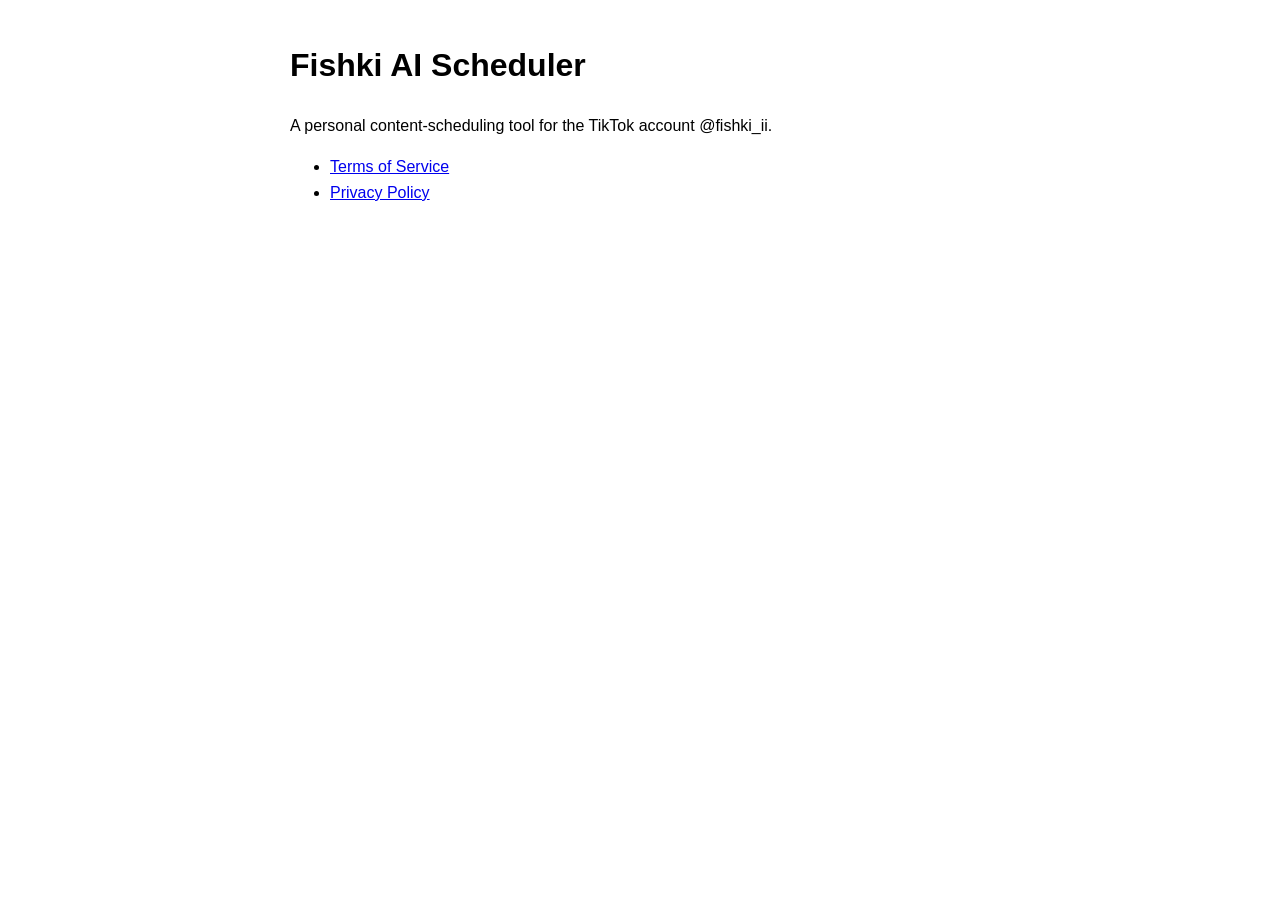
==== index.html @ 528be02d "Add files via upload" ====
<!DOCTYPE html>
<html lang="en">
<head>
<meta charset="UTF-8">
<title>Fishki AI Scheduler</title>
<style>body{font-family:sans-serif;max-width:700px;margin:40px auto;line-height:1.6;padding:0 20px;}</style>
</head>
<body>
<h1>Fishki AI Scheduler</h1>
<p>A personal content-scheduling tool for the TikTok account @fishki_ii.</p>
<ul>
<li><a href="./terms.html">Terms of Service</a></li>
<li><a href="./privacy.html">Privacy Policy</a></li>
</ul>
</body>
</html>
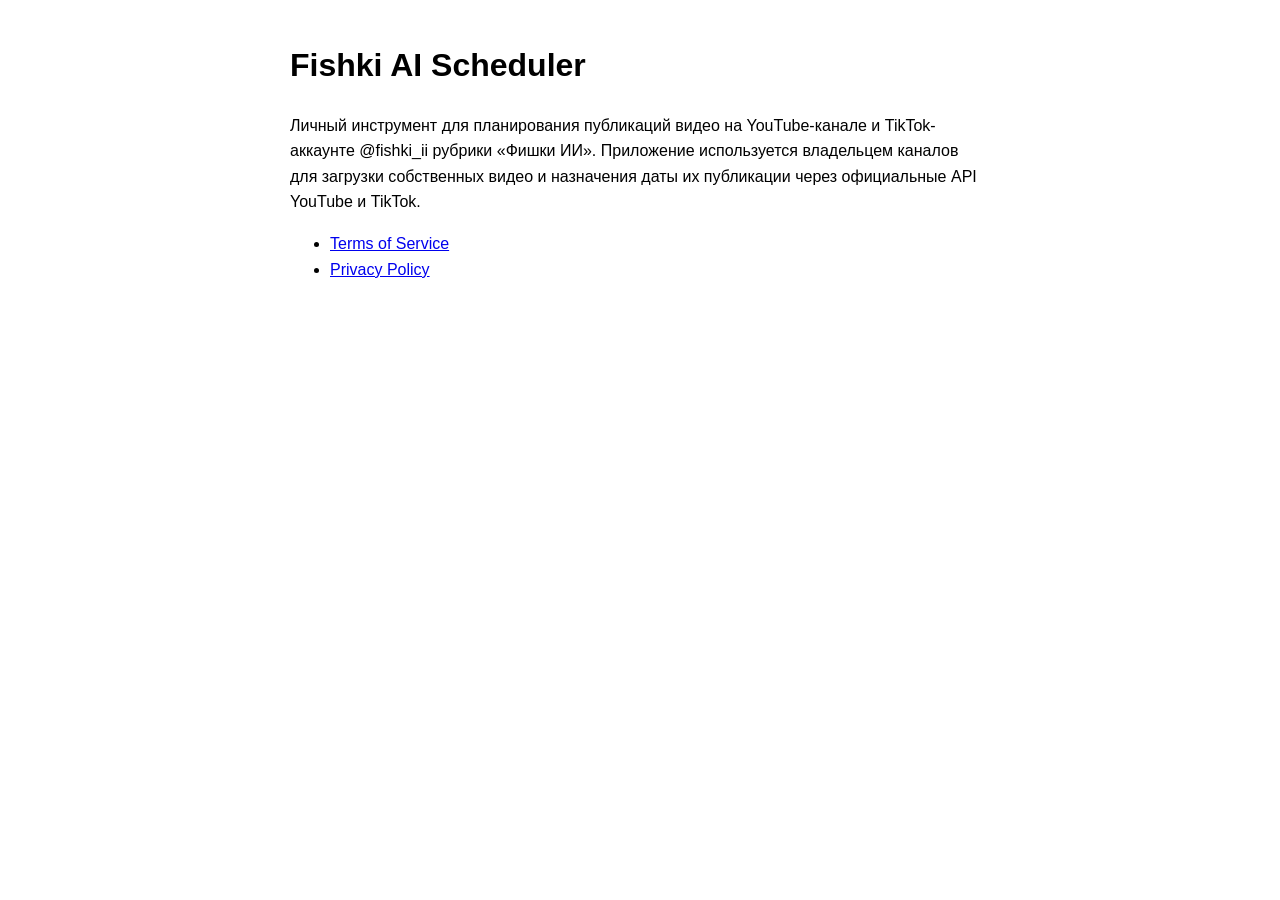
==== commit a82ea0bf: "Change language to Russian and update description Updated the language to Russian and modified the d" ====
--- a/index.html
+++ b/index.html
@@ -1,13 +1,17 @@
 <!DOCTYPE html>
-<html lang="en">
+<html lang="ru">
 <head>
 <meta charset="UTF-8">
 <title>Fishki AI Scheduler</title>
+<meta name="viewport" content="width=device-width, initial-scale=1">
 <style>body{font-family:sans-serif;max-width:700px;margin:40px auto;line-height:1.6;padding:0 20px;}</style>
 </head>
 <body>
 <h1>Fishki AI Scheduler</h1>
-<p>A personal content-scheduling tool for the TikTok account @fishki_ii.</p>
+<p>Личный инструмент для планирования публикаций видео на YouTube-канале
+и TikTok-аккаунте @fishki_ii рубрики «Фишки ИИ». Приложение используется
+владельцем каналов для загрузки собственных видео и назначения даты их
+публикации через официальные API YouTube и TikTok.</p>
 <ul>
 <li><a href="./terms.html">Terms of Service</a></li>
 <li><a href="./privacy.html">Privacy Policy</a></li>
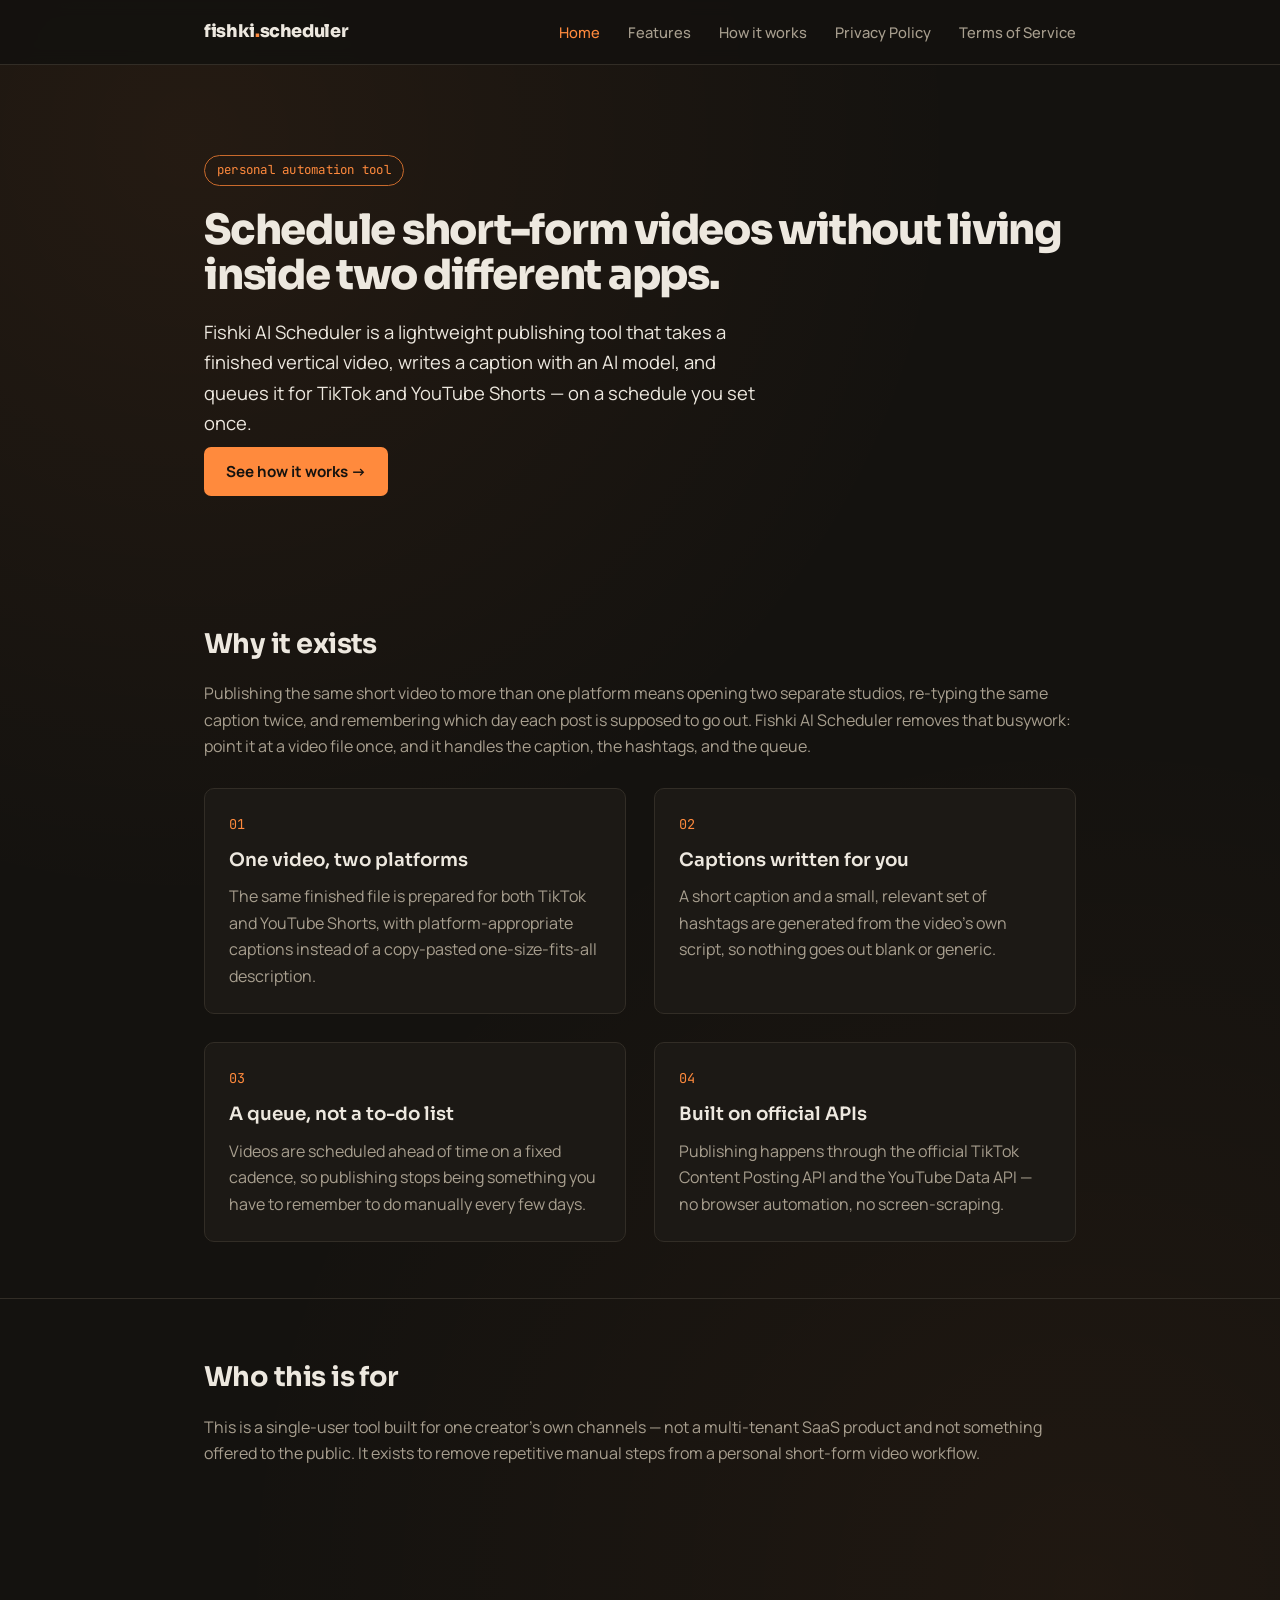
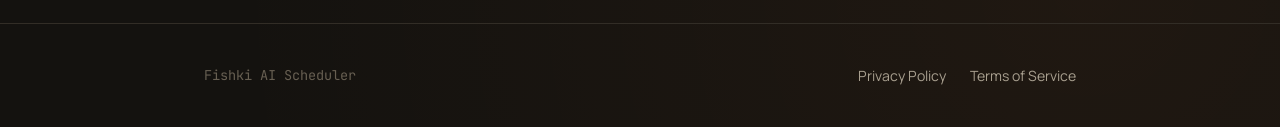
==== commit ffc2d994: "Add files via upload" ====
--- a/index.html
+++ b/index.html
@@ -1,20 +1,81 @@
 <!DOCTYPE html>
-<html lang="ru">
+<html lang="en">
 <head>
 <meta charset="UTF-8">
-<title>Fishki AI Scheduler</title>
 <meta name="viewport" content="width=device-width, initial-scale=1">
-<style>body{font-family:sans-serif;max-width:700px;margin:40px auto;line-height:1.6;padding:0 20px;}</style>
+<title>Fishki AI Scheduler — automated video publishing tool</title>
+<meta name="description" content="Fishki AI Scheduler is a personal automation tool for scheduling and publishing short-form videos to TikTok and YouTube Shorts.">
+<link rel="stylesheet" href="styles.css">
 </head>
 <body>
-<h1>Fishki AI Scheduler</h1>
-<p>Личный инструмент для планирования публикаций видео на YouTube-канале
-и TikTok-аккаунте @fishki_ii рубрики «Фишки ИИ». Приложение используется
-владельцем каналов для загрузки собственных видео и назначения даты их
-публикации через официальные API YouTube и TikTok.</p>
-<ul>
-<li><a href="./terms.html">Terms of Service</a></li>
-<li><a href="./privacy.html">Privacy Policy</a></li>
-</ul>
+
+<nav>
+  <div class="wrap">
+    <a href="index.html" class="logo">fishki<span>.</span>scheduler</a>
+    <div class="navlinks">
+      <a href="index.html" class="active">Home</a>
+      <a href="features.html">Features</a>
+      <a href="how-it-works.html">How it works</a>
+      <a href="privacy.html">Privacy Policy</a>
+      <a href="terms.html">Terms of Service</a>
+    </div>
+  </div>
+</nav>
+
+<header class="hero">
+  <div class="wrap">
+    <div class="tag">personal automation tool</div>
+    <h1>Schedule short-form videos without living inside two different apps.</h1>
+    <p class="lead">Fishki AI Scheduler is a lightweight publishing tool that takes a finished vertical video, writes a caption with an AI model, and queues it for TikTok and YouTube Shorts — on a schedule you set once.</p>
+    <a href="how-it-works.html" class="btn">See how it works →</a>
+  </div>
+</header>
+
+<section>
+  <div class="wrap">
+    <h2>Why it exists</h2>
+    <p>Publishing the same short video to more than one platform means opening two separate studios, re-typing the same caption twice, and remembering which day each post is supposed to go out. Fishki AI Scheduler removes that busywork: point it at a video file once, and it handles the caption, the hashtags, and the queue.</p>
+    <div class="grid">
+      <div class="card">
+        <span class="num">01</span>
+        <h3>One video, two platforms</h3>
+        <p>The same finished file is prepared for both TikTok and YouTube Shorts, with platform-appropriate captions instead of a copy-pasted one-size-fits-all description.</p>
+      </div>
+      <div class="card">
+        <span class="num">02</span>
+        <h3>Captions written for you</h3>
+        <p>A short caption and a small, relevant set of hashtags are generated from the video's own script, so nothing goes out blank or generic.</p>
+      </div>
+      <div class="card">
+        <span class="num">03</span>
+        <h3>A queue, not a to-do list</h3>
+        <p>Videos are scheduled ahead of time on a fixed cadence, so publishing stops being something you have to remember to do manually every few days.</p>
+      </div>
+      <div class="card">
+        <span class="num">04</span>
+        <h3>Built on official APIs</h3>
+        <p>Publishing happens through the official TikTok Content Posting API and the YouTube Data API — no browser automation, no screen-scraping.</p>
+      </div>
+    </div>
+  </div>
+</section>
+
+<section>
+  <div class="wrap">
+    <h2>Who this is for</h2>
+    <p>This is a single-user tool built for one creator's own channels — not a multi-tenant SaaS product and not something offered to the public. It exists to remove repetitive manual steps from a personal short-form video workflow.</p>
+  </div>
+</section>
+
+<footer>
+  <div class="wrap">
+    <div class="fmuted">Fishki AI Scheduler</div>
+    <div class="flinks">
+      <a href="privacy.html">Privacy Policy</a>
+      <a href="terms.html">Terms of Service</a>
+    </div>
+  </div>
+</footer>
+
 </body>
 </html>
--- a/styles.css
+++ b/styles.css
@@ -0,0 +1,101 @@
+@import url('https://fonts.googleapis.com/css2?family=Sora:wght@400;600;700;800&family=Manrope:wght@400;500;600&family=JetBrains+Mono:wght@400;500&display=swap');
+
+:root {
+  --bg: #14120f;
+  --bg-panel: #1c1915;
+  --border: #322d26;
+  --text: #ede8df;
+  --text-dim: #a89f8f;
+  --accent: #ff8a3d;
+  --accent-dim: #c96a2c;
+  --mono: 'JetBrains Mono', monospace;
+  --sans: 'Manrope', sans-serif;
+  --display: 'Sora', sans-serif;
+}
+
+* { box-sizing: border-box; margin: 0; padding: 0; }
+
+body {
+  background: var(--bg);
+  color: var(--text);
+  font-family: var(--sans);
+  line-height: 1.65;
+  background-image:
+    radial-gradient(circle at 15% 8%, rgba(255,138,61,0.07), transparent 40%),
+    radial-gradient(circle at 85% 92%, rgba(255,138,61,0.05), transparent 45%);
+}
+
+.wrap { max-width: 920px; margin: 0 auto; padding: 0 24px; }
+
+/* Nav — все ссылки видны сразу, без гамбургера, как требует TikTok */
+nav {
+  border-bottom: 1px solid var(--border);
+  position: sticky; top: 0; background: rgba(20,18,15,0.92);
+  backdrop-filter: blur(8px); z-index: 10;
+}
+nav .wrap { display: flex; align-items: center; justify-content: space-between; height: 64px; }
+.logo { font-family: var(--display); font-weight: 800; font-size: 1.1rem; color: var(--text); text-decoration: none; letter-spacing: -0.02em; }
+.logo span { color: var(--accent); }
+.navlinks { display: flex; gap: 28px; flex-wrap: wrap; }
+.navlinks a { color: var(--text-dim); text-decoration: none; font-size: 0.92rem; font-weight: 500; transition: color 0.15s; }
+.navlinks a:hover, .navlinks a.active { color: var(--accent); }
+
+/* Footer — тоже дублирует Privacy/Terms, видны без всякого меню */
+footer { border-top: 1px solid var(--border); margin-top: 100px; padding: 40px 0; }
+footer .wrap { display: flex; justify-content: space-between; align-items: center; flex-wrap: wrap; gap: 16px; }
+footer .flinks { display: flex; gap: 24px; }
+footer a { color: var(--text-dim); text-decoration: none; font-size: 0.88rem; }
+footer a:hover { color: var(--accent); }
+.fmuted { color: #675f52; font-size: 0.85rem; font-family: var(--mono); }
+
+/* Typography */
+h1 { font-family: var(--display); font-weight: 800; font-size: 2.6rem; letter-spacing: -0.03em; line-height: 1.1; }
+h2 { font-family: var(--display); font-weight: 700; font-size: 1.7rem; letter-spacing: -0.02em; margin-bottom: 14px; }
+h3 { font-family: var(--display); font-weight: 600; font-size: 1.15rem; margin-bottom: 8px; }
+p { color: var(--text-dim); }
+p + p { margin-top: 12px; }
+.lead { font-size: 1.15rem; color: var(--text); }
+
+.tag {
+  display: inline-block; font-family: var(--mono); font-size: 0.78rem;
+  color: var(--accent); border: 1px solid var(--accent-dim); border-radius: 100px;
+  padding: 4px 12px; margin-bottom: 22px; letter-spacing: 0.02em;
+}
+
+.hero { padding: 90px 0 70px; }
+.hero p.lead { max-width: 560px; margin-top: 18px; }
+
+section { padding: 56px 0; border-top: 1px solid var(--border); }
+section:first-of-type { border-top: none; }
+
+.grid { display: grid; grid-template-columns: 1fr 1fr; gap: 28px; margin-top: 28px; }
+@media (max-width: 640px) { .grid { grid-template-columns: 1fr; } nav .wrap { height: auto; flex-direction: column; padding: 16px 24px; gap: 12px; } .navlinks { gap: 18px; } }
+
+.card {
+  background: var(--bg-panel); border: 1px solid var(--border); border-radius: 10px;
+  padding: 24px;
+}
+.card .num { font-family: var(--mono); color: var(--accent); font-size: 0.85rem; margin-bottom: 10px; display: block; }
+
+.steps { counter-reset: step; margin-top: 32px; }
+.step { display: flex; gap: 20px; padding: 22px 0; border-top: 1px solid var(--border); }
+.step:first-child { border-top: none; }
+.step-num {
+  font-family: var(--mono); color: var(--accent); font-size: 0.95rem;
+  min-width: 32px; padding-top: 2px;
+}
+
+code, .inline-code {
+  font-family: var(--mono); background: var(--bg-panel); border: 1px solid var(--border);
+  border-radius: 4px; padding: 2px 6px; font-size: 0.88em; color: var(--text);
+}
+
+a.btn {
+  display: inline-block; background: var(--accent); color: #14120f; font-weight: 700;
+  font-family: var(--sans); padding: 12px 22px; border-radius: 7px; text-decoration: none;
+  font-size: 0.95rem; margin-top: 8px;
+}
+
+ul.plain { list-style: none; margin-top: 10px; }
+ul.plain li { padding: 6px 0 6px 22px; position: relative; color: var(--text-dim); }
+ul.plain li::before { content: "→"; position: absolute; left: 0; color: var(--accent); }
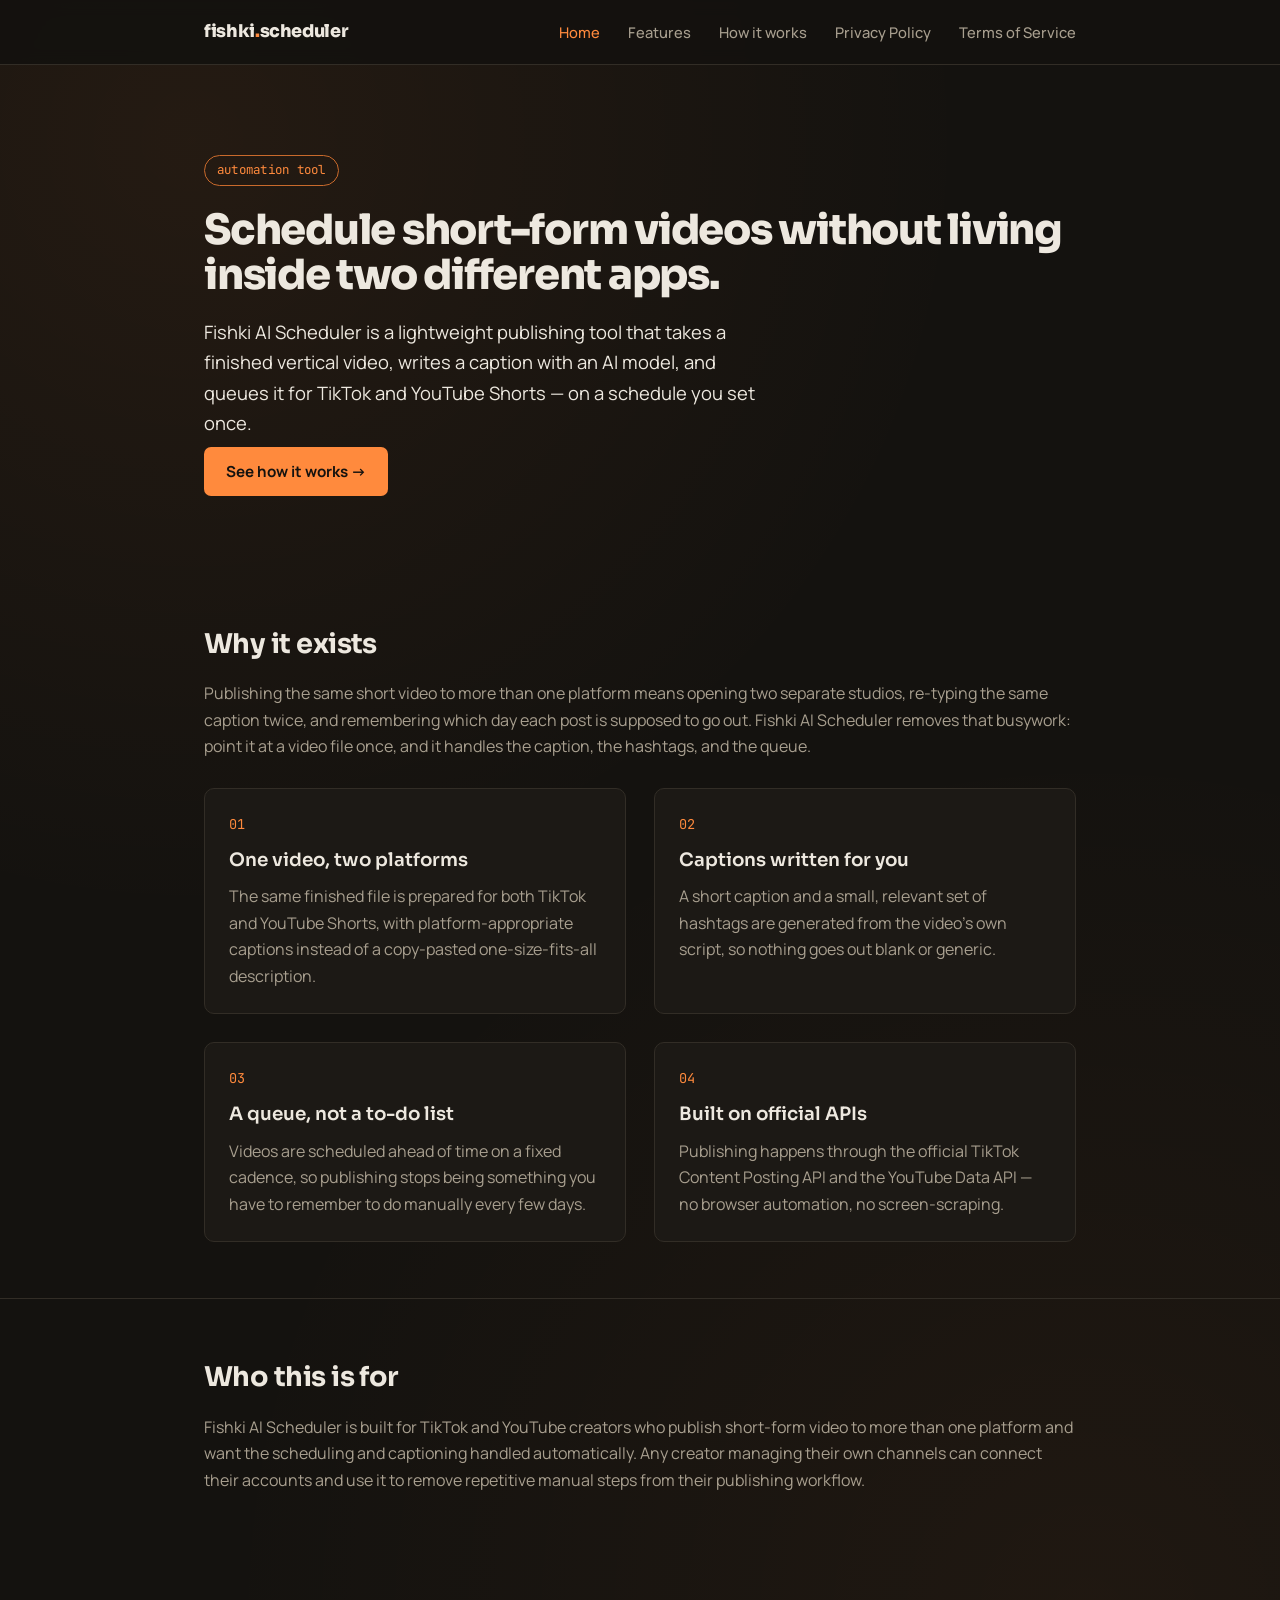
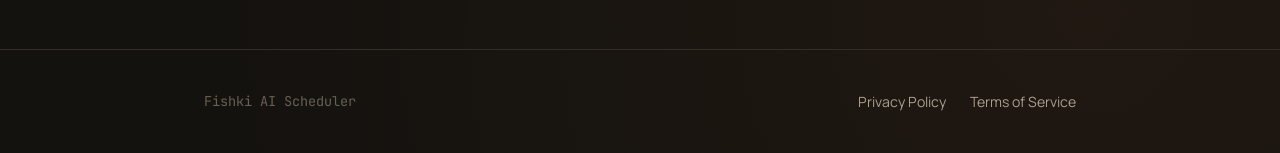
==== commit e3177362: "Remove personal/single-user wording from homepage Removes personal / single-user / not-offered-to-th" ====
--- a/index.html
+++ b/index.html
@@ -4,7 +4,7 @@
 <meta charset="UTF-8">
 <meta name="viewport" content="width=device-width, initial-scale=1">
 <title>Fishki AI Scheduler — automated video publishing tool</title>
-<meta name="description" content="Fishki AI Scheduler is a personal automation tool for scheduling and publishing short-form videos to TikTok and YouTube Shorts.">
+<meta name="description" content="Fishki AI Scheduler is a lightweight automation tool for scheduling and publishing short-form videos to TikTok and YouTube Shorts.">
 <link rel="stylesheet" href="styles.css">
 </head>
 <body>
@@ -24,7 +24,7 @@
 
 <header class="hero">
   <div class="wrap">
-    <div class="tag">personal automation tool</div>
+    <div class="tag">automation tool</div>
     <h1>Schedule short-form videos without living inside two different apps.</h1>
     <p class="lead">Fishki AI Scheduler is a lightweight publishing tool that takes a finished vertical video, writes a caption with an AI model, and queues it for TikTok and YouTube Shorts — on a schedule you set once.</p>
     <a href="how-it-works.html" class="btn">See how it works →</a>
@@ -63,7 +63,7 @@
 <section>
   <div class="wrap">
     <h2>Who this is for</h2>
-    <p>This is a single-user tool built for one creator's own channels — not a multi-tenant SaaS product and not something offered to the public. It exists to remove repetitive manual steps from a personal short-form video workflow.</p>
+    <p>Fishki AI Scheduler is built for TikTok and YouTube creators who publish short-form video to more than one platform and want the scheduling and captioning handled automatically. Any creator managing their own channels can connect their accounts and use it to remove repetitive manual steps from their publishing workflow.</p>
   </div>
 </section>
 
